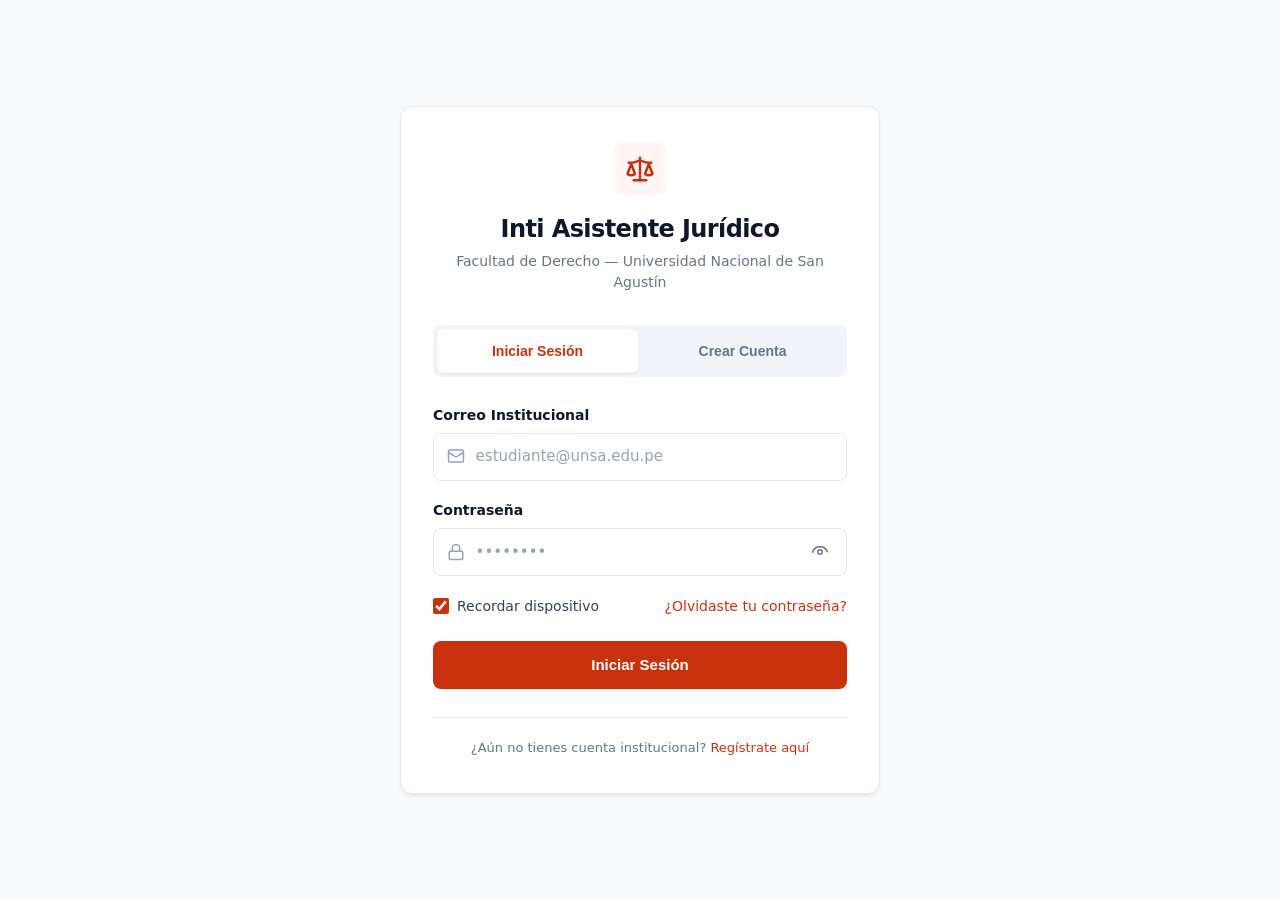
==== frontend/dashboard.html @ eb0a4ab4 "feat(frontend): connect auth client with session persistence and mock fallback (#17) - Implement Api" ====
<!DOCTYPE html>
<html lang="es">
<head>
  <meta charset="UTF-8">
  <meta name="viewport" content="width=device-width, initial-scale=1.0">
  <title>Espacio de Trabajo — Inti Asistente Jurídico (UNSA)</title>
  <meta name="description" content="Panel del Asistente Jurídico Inteligente Inti para la Facultad de Derecho de la Universidad Nacional de San Agustín.">
  
  <link rel="stylesheet" href="css/variables.css">
  <link rel="stylesheet" href="css/dashboard.css">
</head>
<body>

  <!-- Barra de Navegación Superior -->
  <header class="app-navbar" role="banner">
    <div class="navbar-container">
      
      <div class="brand-section">
        <div class="brand-logo-badge" data-icon="scale" aria-hidden="true"></div>
        <div class="brand-details">
          <span class="brand-name">Inti Asistente Jurídico</span>
          <span class="brand-affiliation">Facultad de Derecho — Universidad Nacional de San Agustín</span>
        </div>
      </div>

      <div class="user-nav-actions">
        <div class="user-identity-card" id="user-badge" title="Usuario autenticado en el dominio UNSA">
          <div class="user-avatar-circle" data-icon="user" aria-hidden="true"></div>
          <div class="user-info-text">
            <span class="user-display-name" id="user-display-name">Cargando...</span>
            <span class="user-role-badge" id="user-display-role">Estudiante</span>
          </div>
        </div>

        <button type="button" class="btn-logout" id="btn-logout" title="Cerrar sesión segura">
          <span class="ui-icon-slot" data-icon="logout" aria-hidden="true"></span>
          <span>Cerrar Sesión</span>
        </button>
      </div>

    </div>
  </header>

  <!-- Contenido Principal -->
  <main class="dashboard-main" role="main">
    
    <!-- Hero de Bienvenida y Estado de Sesión -->
    <section class="welcome-hero" aria-labelledby="welcome-heading">
      <div class="welcome-text">
        <h2 id="welcome-heading">Bienvenido(a) al Asistente Jurídico, <span id="hero-user-name">Usuario</span></h2>
        <p>Acceso autorizado al repositorio de legislación nacional, jurisprudencia y doctrina jurídica peruana.</p>
      </div>
      <div class="session-status-chip">
        <span class="ui-icon-slot" data-icon="shieldCheck" aria-hidden="true"></span>
        <span>Sesión Institucional Activa</span>
      </div>
    </section>

    <!-- Grid de Trabajo y Asistencia -->
    <div class="dashboard-grid">
      
      <!-- Card Principal: Consulta Jurídica RAG -->
      <section class="dashboard-card" aria-labelledby="query-section-heading">
        <div class="card-header">
          <h3 class="card-title" id="query-section-heading">
            <span class="ui-icon-slot" data-icon="sparkles" aria-hidden="true"></span>
            <span>Consulta Jurídica Inteligente (RAG)</span>
          </h3>
          <span class="status-indicator">
            <span class="status-dot"></span>
            <span>Modelo M1 Activo</span>
          </span>
        </div>

        <div class="query-box-container">
          <label for="legal-query-input" class="info-label">Formule una consulta jurídica o requerimiento de análisis:</label>
          <textarea 
            id="legal-query-input" 
            class="query-input" 
            placeholder="Ejemplo: ¿Cuáles son las causales de nulidad del acto jurídico previstas en el Artículo 219 del Código Civil peruano y cuál es su diferencia con la anulabilidad?"></textarea>
          
          <div class="query-actions">
            <span class="query-suggestions">Sugerencias: Código Civil, Constitución Política de 1993, Código Procesal Civil.</span>
            <button type="button" class="btn-query" id="btn-submit-query">
              <span class="ui-icon-slot" data-icon="sparkles" aria-hidden="true"></span>
              <span>Consultar Asistente</span>
            </button>
          </div>

          <div id="query-response-area" class="query-result-box" style="display: none;">
            <div class="query-result-header">
              <span class="ui-icon-slot" data-icon="fileText" aria-hidden="true"></span>
              <span>Respuesta Generada por Inti (Base Normativa UNSA):</span>
            </div>
            <div id="query-response-text"></div>
          </div>
        </div>
      </section>

      <!-- Card Lateral: Resumen de Identidad y Sesión -->
      <aside class="dashboard-card" aria-labelledby="session-section-heading">
        <div class="card-header">
          <h3 class="card-title" id="session-section-heading">
            <span class="ui-icon-slot" data-icon="user" aria-hidden="true"></span>
            <span>Credenciales Activas</span>
          </h3>
        </div>

        <div class="session-info-list">
          <div class="info-item">
            <span class="info-label">Correo Institucional</span>
            <span class="info-value" id="info-email">estudiante@unsa.edu.pe</span>
          </div>

          <div class="info-item">
            <span class="info-label">Rol Académico</span>
            <span class="info-value" id="info-role">Estudiante de Pregrado</span>
          </div>

          <div class="info-item">
            <span class="info-label">Token de Acceso (JWT)</span>
            <span class="token-preview" id="info-token">Cargando token...</span>
          </div>

          <div class="info-item">
            <span class="info-label">Módulos en el Sprint</span>
            <div style="font-size: 0.8125rem; color: var(--color-text-body); margin-top: 0.25rem;">
              <div>• <strong>HU-05 (Autenticación):</strong> Operativo</div>
              <div>• <strong>HU-01 (Ingesta Normativa):</strong> En preparación</div>
              <div>• <strong>HU-02 (Búsqueda Vectorial):</strong> En preparación</div>
            </div>
          </div>
        </div>
      </aside>

    </div>

  </main>

  <!-- Módulos de Script -->
  <script type="module">
    import { AuthSession } from './js/auth-session.js';
    import { Icons } from './js/icons.js';

    // 1. Guardia de Ruta (Route Guard): Verificar autenticación
    if (!AuthSession.isAuthenticated()) {
      window.location.replace('index.html');
    }

    // 2. Renderizar iconos SVG
    document.querySelectorAll('[data-icon]').forEach(el => {
      const iconKey = el.getAttribute('data-icon');
      if (Icons[iconKey]) {
        el.innerHTML = Icons[iconKey];
      }
    });

    // 3. Cargar datos del usuario
    const user = AuthSession.getUser();
    const token = AuthSession.getToken();

    if (user) {
      const displayName = user.full_name || user.email.split('@')[0];
      const roleText = formatRole(user.role);

      document.getElementById('user-display-name').textContent = displayName;
      document.getElementById('user-display-role').textContent = roleText;
      document.getElementById('hero-user-name').textContent = displayName;
      document.getElementById('info-email').textContent = user.email;
      document.getElementById('info-role').textContent = roleText;
      
      if (token) {
        document.getElementById('info-token').textContent = `${token.substring(0, 24)}... (Válido)`;
      }
    }

    function formatRole(role) {
      switch (role) {
        case 'student': return 'Estudiante de Pregrado (Derecho)';
        case 'docent': return 'Docente / Catedrático';
        case 'researcher': return 'Investigador / Egresado';
        default: return 'Miembro Institucional UNSA';
      }
    }

    // 4. Manejador de Cierre de Sesión (Logout)
    document.getElementById('btn-logout')?.addEventListener('click', () => {
      AuthSession.clearSession();
      window.location.replace('index.html');
    });

    // 5. Demostración interactiva de consulta jurídica
    const btnSubmitQuery = document.getElementById('btn-submit-query');
    const queryInput = document.getElementById('legal-query-input');
    const responseArea = document.getElementById('query-response-area');
    const responseText = document.getElementById('query-response-text');

    btnSubmitQuery?.addEventListener('click', () => {
      const q = queryInput.value.trim();
      if (!q) {
        queryInput.focus();
        return;
      }

      btnSubmitQuery.disabled = true;
      btnSubmitQuery.innerHTML = `${Icons.spinner} <span>Analizando corpus normativo...</span>`;

      setTimeout(() => {
        btnSubmitQuery.disabled = false;
        btnSubmitQuery.innerHTML = `<span class="ui-icon-slot">${Icons.sparkles}</span> <span>Consultar Asistente</span>`;
        
        responseArea.style.display = 'block';
        responseText.innerHTML = `
          <p><strong>Fundamento Normativo (Código Civil Peruano de 1984):</strong></p>
          <p style="margin-top: 0.5rem;">Conforme al Artículo 219 del Código Civil, el acto jurídico es nulo cuando falta la manifestación de voluntad del agente, se haya practicado por persona absolutamente incapaz, su objeto sea física o jurídicamente imposible o indeterminable, o su fin sea ilícito.</p>
          <p style="margin-top: 0.5rem; font-size: 0.8125rem; color: var(--color-text-muted);"><em>Consulta procesada con autenticación institucional de ${user?.email || 'usuario institucional'}.</em></p>
        `;
      }, 1000);
    });
  </script>
</body>
</html>
---- frontend/css/variables.css ----
:root {
  /* Paleta Institucional UNSA */
  --color-primary: #C8310E;
  --color-primary-hover: #A3260A;
  --color-primary-light: #FFF5F4;
  --color-primary-focus: rgba(200, 49, 14, 0.2);

  /* Neutros y Superficies */
  --color-bg-app: #F8FAFC;
  --color-surface-card: #FFFFFF;
  --color-text-title: #0F172A;
  --color-text-body: #334155;
  --color-text-muted: #64748B;
  --color-text-subtle: #94A3B8;
  --color-border-subtle: #E2E8F0;
  --color-border-hover: #CBD5E1;

  /* Estados Funcionales */
  --color-success: #059669;
  --color-success-bg: #ECFDF5;
  --color-success-border: #A7F3D0;
  
  --color-error: #DC2626;
  --color-error-bg: #FEF2F2;
  --color-error-border: #FECACA;

  /* Tipografía */
  --font-sans: system-ui, -apple-system, BlinkMacSystemFont, "Segoe UI", Roboto, "Helvetica Neue", Arial, sans-serif;
  --font-mono: ui-monospace, SFMono-Regular, Menlo, Monaco, Consolas, monospace;

  /* Espaciados */
  --radius-sm: 6px;
  --radius-md: 8px;
  --radius-lg: 12px;
  --radius-pill: 9999px;

  /* Sombras Suaves (Sin bordes duros) */
  --shadow-card: 0 4px 6px -1px rgba(15, 23, 42, 0.05), 0 2px 4px -2px rgba(15, 23, 42, 0.05);
  --shadow-button: 0 1px 2px 0 rgba(0, 0, 0, 0.05);
  --shadow-dropdown: 0 10px 15px -3px rgba(15, 23, 42, 0.08), 0 4px 6px -4px rgba(15, 23, 42, 0.03);

  /* Transiciones */
  --transition-fast: 150ms cubic-bezier(0.4, 0, 0.2, 1);
  --transition-normal: 200ms cubic-bezier(0.4, 0, 0.2, 1);
}
---- frontend/css/dashboard.css ----
@import url('./variables.css');

/* Reseteo y Base */
*, *::before, *::after {
  box-sizing: border-box;
  margin: 0;
  padding: 0;
}

body {
  font-family: var(--font-sans);
  background-color: var(--color-bg-app);
  color: var(--color-text-body);
  line-height: 1.5;
  min-height: 100vh;
  display: flex;
  flex-direction: column;
  -webkit-font-smoothing: antialiased;
}

/* Barra Superior de Navegación */
.app-navbar {
  background-color: var(--color-surface-card);
  border-bottom: 1px solid var(--color-border-subtle);
  padding: 0.875rem 1.5rem;
  box-shadow: 0 1px 3px rgba(15, 23, 42, 0.04);
  position: sticky;
  top: 0;
  z-index: 50;
}

.navbar-container {
  max-width: 1200px;
  margin: 0 auto;
  display: flex;
  align-items: center;
  justify-content: space-between;
  gap: 1rem;
}

.brand-section {
  display: flex;
  align-items: center;
  gap: 0.875rem;
}

.brand-logo-badge {
  display: inline-flex;
  align-items: center;
  justify-content: center;
  width: 42px;
  height: 42px;
  background-color: var(--color-primary-light);
  color: var(--color-primary);
  border-radius: var(--radius-md);
  flex-shrink: 0;
}

.brand-logo-badge .ui-icon {
  width: 24px;
  height: 24px;
}

.brand-details {
  display: flex;
  flex-direction: column;
}

.brand-name {
  font-size: 1.125rem;
  font-weight: 700;
  color: var(--color-text-title);
  letter-spacing: -0.015em;
  display: flex;
  align-items: center;
  gap: 0.5rem;
}

.brand-affiliation {
  font-size: 0.75rem;
  color: var(--color-text-muted);
}

.user-nav-actions {
  display: flex;
  align-items: center;
  gap: 1.25rem;
}

.user-identity-card {
  display: flex;
  align-items: center;
  gap: 0.75rem;
  padding: 0.375rem 0.75rem;
  background-color: #F8FAFC;
  border: 1px solid var(--color-border-subtle);
  border-radius: var(--radius-pill);
}

.user-avatar-circle {
  width: 32px;
  height: 32px;
  border-radius: 50%;
  background-color: #E2E8F0;
  color: var(--color-text-title);
  display: flex;
  align-items: center;
  justify-content: center;
}

.user-avatar-circle .ui-icon {
  width: 18px;
  height: 18px;
}

.user-info-text {
  display: flex;
  flex-direction: column;
  line-height: 1.2;
}

.user-display-name {
  font-size: 0.8125rem;
  font-weight: 600;
  color: var(--color-text-title);
}

.user-role-badge {
  font-size: 0.6875rem;
  color: var(--color-primary);
  font-weight: 500;
}

.btn-logout {
  display: inline-flex;
  align-items: center;
  gap: 0.5rem;
  padding: 0.5rem 0.875rem;
  background-color: transparent;
  border: 1px solid var(--color-border-subtle);
  border-radius: var(--radius-md);
  color: var(--color-text-muted);
  font-size: 0.8125rem;
  font-weight: 600;
  cursor: pointer;
  transition: all var(--transition-fast);
}

.btn-logout:hover {
  background-color: var(--color-error-bg);
  border-color: var(--color-error-border);
  color: var(--color-error);
}

.btn-logout .ui-icon {
  width: 16px;
  height: 16px;
}

/* Área de Contenido Principal */
.dashboard-main {
  flex: 1;
  max-width: 1200px;
  width: 100%;
  margin: 0 auto;
  padding: 2rem 1.5rem;
  display: flex;
  flex-direction: column;
  gap: 1.75rem;
}

/* Bienvenida */
.welcome-hero {
  background-color: var(--color-surface-card);
  border: 1px solid var(--color-border-subtle);
  border-radius: var(--radius-lg);
  box-shadow: var(--shadow-card);
  padding: 1.75rem 2rem;
  display: flex;
  justify-content: space-between;
  align-items: center;
  flex-wrap: wrap;
  gap: 1.25rem;
}

.welcome-text h2 {
  font-size: 1.5rem;
  font-weight: 700;
  color: var(--color-text-title);
  letter-spacing: -0.02em;
  margin-bottom: 0.35rem;
}

.welcome-text p {
  color: var(--color-text-muted);
  font-size: 0.9375rem;
}

.session-status-chip {
  display: inline-flex;
  align-items: center;
  gap: 0.5rem;
  padding: 0.4rem 0.875rem;
  background-color: var(--color-success-bg);
  border: 1px solid var(--color-success-border);
  border-radius: var(--radius-pill);
  font-size: 0.8125rem;
  font-weight: 600;
  color: var(--color-success);
}

.session-status-chip .ui-icon {
  width: 16px;
  height: 16px;
}

/* Grid de Tarjetas Informativas */
.dashboard-grid {
  display: grid;
  grid-template-columns: 2fr 1fr;
  gap: 1.5rem;
}

@media (max-width: 900px) {
  .dashboard-grid {
    grid-template-columns: 1fr;
  }
}

.dashboard-card {
  background-color: var(--color-surface-card);
  border: 1px solid var(--color-border-subtle);
  border-radius: var(--radius-lg);
  box-shadow: var(--shadow-card);
  padding: 1.75rem;
  display: flex;
  flex-direction: column;
}

.card-header {
  display: flex;
  align-items: center;
  justify-content: space-between;
  margin-bottom: 1.25rem;
  padding-bottom: 0.875rem;
  border-bottom: 1px solid var(--color-border-subtle);
}

.card-title {
  font-size: 1.125rem;
  font-weight: 600;
  color: var(--color-text-title);
  display: flex;
  align-items: center;
  gap: 0.5rem;
}

.card-title .ui-icon {
  width: 20px;
  height: 20px;
  color: var(--color-primary);
}

/* Interfaz de Consulta Jurídica RAG */
.query-box-container {
  display: flex;
  flex-direction: column;
  gap: 1rem;
}

.query-input {
  width: 100%;
  min-height: 110px;
  padding: 0.875rem 1rem;
  font-family: inherit;
  font-size: 0.9375rem;
  color: var(--color-text-title);
  background-color: #F8FAFC;
  border: 1px solid var(--color-border-subtle);
  border-radius: var(--radius-md);
  resize: vertical;
  outline: none;
  transition: border-color var(--transition-fast), box-shadow var(--transition-fast);
}

.query-input:focus {
  border-color: var(--color-primary);
  background-color: #FFFFFF;
  box-shadow: 0 0 0 3px var(--color-primary-focus);
}

.query-input::placeholder {
  color: var(--color-text-subtle);
}

.query-actions {
  display: flex;
  justify-content: space-between;
  align-items: center;
  flex-wrap: wrap;
  gap: 0.75rem;
}

.query-suggestions {
  font-size: 0.75rem;
  color: var(--color-text-muted);
}

.btn-query {
  display: inline-flex;
  align-items: center;
  gap: 0.5rem;
  background-color: var(--color-primary);
  color: #FFFFFF;
  border: none;
  border-radius: var(--radius-md);
  padding: 0.65rem 1.25rem;
  font-size: 0.875rem;
  font-weight: 600;
  cursor: pointer;
  box-shadow: var(--shadow-button);
  transition: background-color var(--transition-fast);
}

.btn-query:hover {
  background-color: var(--color-primary-hover);
}

.btn-query .ui-icon {
  width: 18px;
  height: 18px;
}

.query-result-box {
  margin-top: 1.25rem;
  padding: 1rem 1.25rem;
  background-color: #F8FAFC;
  border: 1px solid var(--color-border-subtle);
  border-radius: var(--radius-md);
  font-size: 0.875rem;
  line-height: 1.6;
  color: var(--color-text-body);
}

.query-result-header {
  font-weight: 600;
  color: var(--color-text-title);
  margin-bottom: 0.5rem;
  display: flex;
  align-items: center;
  gap: 0.5rem;
}

/* Panel Lateral de Sesión y Módulos */
.session-info-list {
  display: flex;
  flex-direction: column;
  gap: 1rem;
}

.info-item {
  display: flex;
  flex-direction: column;
  gap: 0.2rem;
}

.info-label {
  font-size: 0.75rem;
  font-weight: 600;
  text-transform: uppercase;
  letter-spacing: 0.05em;
  color: var(--color-text-muted);
}

.info-value {
  font-size: 0.875rem;
  font-weight: 500;
  color: var(--color-text-title);
  word-break: break-all;
}

.token-preview {
  font-family: var(--font-mono);
  font-size: 0.75rem;
  background-color: #F1F5F9;
  padding: 0.4rem 0.6rem;
  border-radius: var(--radius-sm);
  color: #475569;
  overflow: hidden;
  text-overflow: ellipsis;
  white-space: nowrap;
}

.status-indicator {
  display: inline-flex;
  align-items: center;
  gap: 0.4rem;
  font-size: 0.8125rem;
  color: var(--color-text-muted);
}

.status-dot {
  width: 8px;
  height: 8px;
  border-radius: 50%;
  background-color: var(--color-success);
}

@media (max-width: 767px) {
  .navbar-container {
    flex-direction: column;
    align-items: flex-start;
  }

  .user-nav-actions {
    width: 100%;
    justify-content: space-between;
  }

  .dashboard-main {
    padding: 1rem;
  }
}
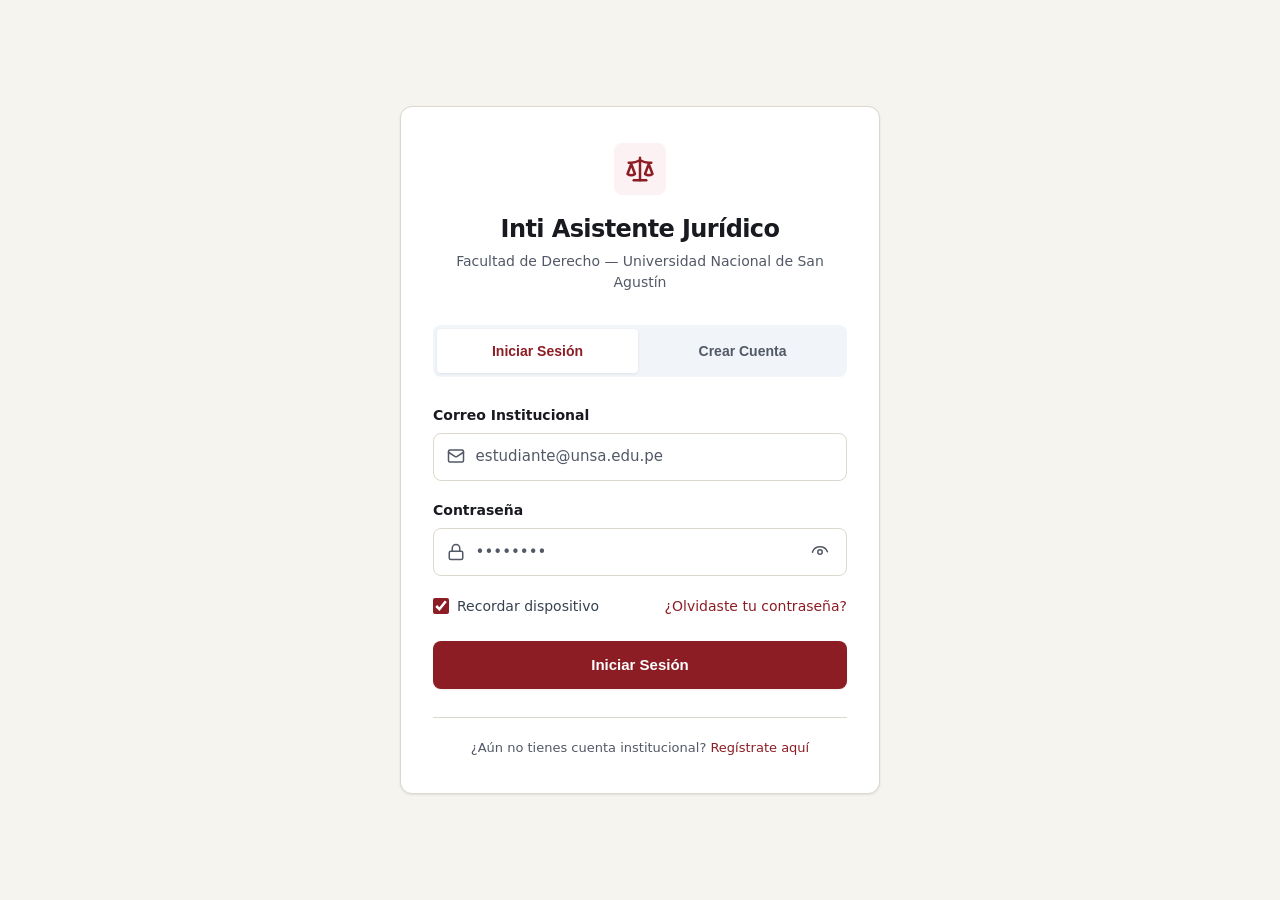
==== commit 2a965f9e: "feat(frontend): build decoupled legal workspace with Markdown rendering and mobile inspector (#8)" ====
--- a/frontend/dashboard.html
+++ b/frontend/dashboard.html
@@ -3,220 +3,117 @@
 <head>
   <meta charset="UTF-8">
   <meta name="viewport" content="width=device-width, initial-scale=1.0">
-  <title>Espacio de Trabajo — Inti Asistente Jurídico (UNSA)</title>
-  <meta name="description" content="Panel del Asistente Jurídico Inteligente Inti para la Facultad de Derecho de la Universidad Nacional de San Agustín.">
-  
-  <link rel="stylesheet" href="css/variables.css">
+  <title>Escritorio Jurídico — Inti Asistente Jurídico (UNSA)</title>
+  <meta name="description" content="Escritorio de investigación jurídica del asistente Inti para la Facultad de Derecho de la Universidad Nacional de San Agustín.">
   <link rel="stylesheet" href="css/dashboard.css">
 </head>
 <body>
 
-  <!-- Barra de Navegación Superior -->
   <header class="app-navbar" role="banner">
     <div class="navbar-container">
-      
-      <div class="brand-section">
+      <div class="brand-group">
+        <button
+          type="button"
+          id="btn-open-drawer"
+          class="btn-mobile-drawer"
+          aria-label="Abrir historial de sesiones"
+          aria-controls="sessions-sidebar"
+          aria-expanded="false">
+          Historial
+        </button>
         <div class="brand-logo-badge" data-icon="scale" aria-hidden="true"></div>
         <div class="brand-details">
           <span class="brand-name">Inti Asistente Jurídico</span>
-          <span class="brand-affiliation">Facultad de Derecho — Universidad Nacional de San Agustín</span>
+          <span class="brand-affiliation">Facultad de Derecho — UNSA</span>
         </div>
       </div>
 
       <div class="user-nav-actions">
-        <div class="user-identity-card" id="user-badge" title="Usuario autenticado en el dominio UNSA">
+        <div class="user-identity-card" id="user-badge">
           <div class="user-avatar-circle" data-icon="user" aria-hidden="true"></div>
           <div class="user-info-text">
-            <span class="user-display-name" id="user-display-name">Cargando...</span>
+            <span class="user-display-name" id="user-display-name">Usuario UNSA</span>
             <span class="user-role-badge" id="user-display-role">Estudiante</span>
           </div>
         </div>
 
-        <button type="button" class="btn-logout" id="btn-logout" title="Cerrar sesión segura">
+        <button type="button" class="btn-logout" id="btn-logout">
           <span class="ui-icon-slot" data-icon="logout" aria-hidden="true"></span>
-          <span>Cerrar Sesión</span>
+          <span>Salir</span>
         </button>
       </div>
-
     </div>
   </header>
 
-  <!-- Contenido Principal -->
-  <main class="dashboard-main" role="main">
-    
-    <!-- Hero de Bienvenida y Estado de Sesión -->
-    <section class="welcome-hero" aria-labelledby="welcome-heading">
-      <div class="welcome-text">
-        <h2 id="welcome-heading">Bienvenido(a) al Asistente Jurídico, <span id="hero-user-name">Usuario</span></h2>
-        <p>Acceso autorizado al repositorio de legislación nacional, jurisprudencia y doctrina jurídica peruana.</p>
+  <div id="overlay-backdrop" class="overlay-backdrop" aria-hidden="true"></div>
+
+  <div class="workspace-shell">
+    <!-- Columna 1: Historial de Sesiones (Drawer en movil) -->
+    <aside id="sessions-sidebar" class="sessions-sidebar" aria-label="Historial de consultas">
+      <div class="sidebar-header">
+        <h2 class="sidebar-title">Expedientes y Sesiones</h2>
+        <button type="button" id="btn-close-drawer" class="btn-close-panel" aria-label="Cerrar historial">
+          Cerrar
+        </button>
       </div>
-      <div class="session-status-chip">
-        <span class="ui-icon-slot" data-icon="shieldCheck" aria-hidden="true"></span>
-        <span>Sesión Institucional Activa</span>
+      <div class="sidebar-actions">
+        <button type="button" id="btn-new-session" class="btn-new-session">
+          Nueva consulta jurídica
+        </button>
       </div>
-    </section>
+      <nav id="sessions-list" class="sessions-list-container" aria-label="Lista de sesiones guardadas"></nav>
+      <div class="sidebar-footer">
+        <span id="sidebar-user-email">cuenta@unsa.edu.pe</span>
+      </div>
+    </aside>
 
-    <!-- Grid de Trabajo y Asistencia -->
-    <div class="dashboard-grid">
-      
-      <!-- Card Principal: Consulta Jurídica RAG -->
-      <section class="dashboard-card" aria-labelledby="query-section-heading">
-        <div class="card-header">
-          <h3 class="card-title" id="query-section-heading">
-            <span class="ui-icon-slot" data-icon="sparkles" aria-hidden="true"></span>
-            <span>Consulta Jurídica Inteligente (RAG)</span>
-          </h3>
-          <span class="status-indicator">
-            <span class="status-dot"></span>
-            <span>Modelo M1 Activo</span>
-          </span>
+    <!-- Columna 2: Hoja Central de Analisis -->
+    <main class="research-pane" role="main">
+      <div class="research-header">
+        <h1 id="research-title" class="research-title">Nueva consulta jurídica</h1>
+        <span class="corpus-badge">Código Civil 1984 · SPIJ</span>
+      </div>
+
+      <div id="status-banner" class="status-banner" role="alert" aria-live="polite"></div>
+
+      <section id="conversation-thread" class="conversation-thread" aria-label="Hilo de consultas y respuestas"></section>
+
+      <form id="query-form" class="query-composer" novalidate>
+        <label for="legal-query-input" class="composer-label">
+          Consulta jurídica sobre el Código Civil peruano
+        </label>
+        <textarea
+          id="legal-query-input"
+          name="query"
+          class="query-input"
+          required
+          minlength="3"
+          maxlength="2000"
+          placeholder="Describa el caso o artículo a consultar (ej. responsabilidad extracontractual, nulidad del acto jurídico, compraventa)..."></textarea>
+        <div class="composer-footer">
+          <span class="composer-hint">Cada respuesta cita únicamente artículos verificados en el corpus indexado.</span>
+          <button type="submit" id="btn-submit-query" class="btn-query">
+            Consultar Asistente
+          </button>
         </div>
+      </form>
+    </main>
 
-        <div class="query-box-container">
-          <label for="legal-query-input" class="info-label">Formule una consulta jurídica o requerimiento de análisis:</label>
-          <textarea 
-            id="legal-query-input" 
-            class="query-input" 
-            placeholder="Ejemplo: ¿Cuáles son las causales de nulidad del acto jurídico previstas en el Artículo 219 del Código Civil peruano y cuál es su diferencia con la anulabilidad?"></textarea>
-          
-          <div class="query-actions">
-            <span class="query-suggestions">Sugerencias: Código Civil, Constitución Política de 1993, Código Procesal Civil.</span>
-            <button type="button" class="btn-query" id="btn-submit-query">
-              <span class="ui-icon-slot" data-icon="sparkles" aria-hidden="true"></span>
-              <span>Consultar Asistente</span>
-            </button>
-          </div>
+    <!-- Columna 3: Inspector Normativo (Panel inferior en movil) -->
+    <aside
+      id="citation-inspector"
+      class="citation-inspector"
+      aria-label="Inspector normativo de citas">
+      <div class="inspector-header">
+        <h2 class="inspector-title">Inspector Normativo</h2>
+        <button type="button" id="btn-close-inspector" class="btn-close-panel" aria-label="Cerrar inspector normativo">
+          Cerrar
+        </button>
+      </div>
+      <div id="inspector-body" class="inspector-body"></div>
+    </aside>
+  </div>
 
-          <div id="query-response-area" class="query-result-box" style="display: none;">
-            <div class="query-result-header">
-              <span class="ui-icon-slot" data-icon="fileText" aria-hidden="true"></span>
-              <span>Respuesta Generada por Inti (Base Normativa UNSA):</span>
-            </div>
-            <div id="query-response-text"></div>
-          </div>
-        </div>
-      </section>
-
-      <!-- Card Lateral: Resumen de Identidad y Sesión -->
-      <aside class="dashboard-card" aria-labelledby="session-section-heading">
-        <div class="card-header">
-          <h3 class="card-title" id="session-section-heading">
-            <span class="ui-icon-slot" data-icon="user" aria-hidden="true"></span>
-            <span>Credenciales Activas</span>
-          </h3>
-        </div>
-
-        <div class="session-info-list">
-          <div class="info-item">
-            <span class="info-label">Correo Institucional</span>
-            <span class="info-value" id="info-email">estudiante@unsa.edu.pe</span>
-          </div>
-
-          <div class="info-item">
-            <span class="info-label">Rol Académico</span>
-            <span class="info-value" id="info-role">Estudiante de Pregrado</span>
-          </div>
-
-          <div class="info-item">
-            <span class="info-label">Token de Acceso (JWT)</span>
-            <span class="token-preview" id="info-token">Cargando token...</span>
-          </div>
-
-          <div class="info-item">
-            <span class="info-label">Módulos en el Sprint</span>
-            <div style="font-size: 0.8125rem; color: var(--color-text-body); margin-top: 0.25rem;">
-              <div>• <strong>HU-05 (Autenticación):</strong> Operativo</div>
-              <div>• <strong>HU-01 (Ingesta Normativa):</strong> En preparación</div>
-              <div>• <strong>HU-02 (Búsqueda Vectorial):</strong> En preparación</div>
-            </div>
-          </div>
-        </div>
-      </aside>
-
-    </div>
-
-  </main>
-
-  <!-- Módulos de Script -->
-  <script type="module">
-    import { AuthSession } from './js/auth-session.js';
-    import { Icons } from './js/icons.js';
-
-    // 1. Guardia de Ruta (Route Guard): Verificar autenticación
-    if (!AuthSession.isAuthenticated()) {
-      window.location.replace('index.html');
-    }
-
-    // 2. Renderizar iconos SVG
-    document.querySelectorAll('[data-icon]').forEach(el => {
-      const iconKey = el.getAttribute('data-icon');
-      if (Icons[iconKey]) {
-        el.innerHTML = Icons[iconKey];
-      }
-    });
-
-    // 3. Cargar datos del usuario
-    const user = AuthSession.getUser();
-    const token = AuthSession.getToken();
-
-    if (user) {
-      const displayName = user.full_name || user.email.split('@')[0];
-      const roleText = formatRole(user.role);
-
-      document.getElementById('user-display-name').textContent = displayName;
-      document.getElementById('user-display-role').textContent = roleText;
-      document.getElementById('hero-user-name').textContent = displayName;
-      document.getElementById('info-email').textContent = user.email;
-      document.getElementById('info-role').textContent = roleText;
-      
-      if (token) {
-        document.getElementById('info-token').textContent = `${token.substring(0, 24)}... (Válido)`;
-      }
-    }
-
-    function formatRole(role) {
-      switch (role) {
-        case 'student': return 'Estudiante de Pregrado (Derecho)';
-        case 'docent': return 'Docente / Catedrático';
-        case 'researcher': return 'Investigador / Egresado';
-        default: return 'Miembro Institucional UNSA';
-      }
-    }
-
-    // 4. Manejador de Cierre de Sesión (Logout)
-    document.getElementById('btn-logout')?.addEventListener('click', () => {
-      AuthSession.clearSession();
-      window.location.replace('index.html');
-    });
-
-    // 5. Demostración interactiva de consulta jurídica
-    const btnSubmitQuery = document.getElementById('btn-submit-query');
-    const queryInput = document.getElementById('legal-query-input');
-    const responseArea = document.getElementById('query-response-area');
-    const responseText = document.getElementById('query-response-text');
-
-    btnSubmitQuery?.addEventListener('click', () => {
-      const q = queryInput.value.trim();
-      if (!q) {
-        queryInput.focus();
-        return;
-      }
-
-      btnSubmitQuery.disabled = true;
-      btnSubmitQuery.innerHTML = `${Icons.spinner} <span>Analizando corpus normativo...</span>`;
-
-      setTimeout(() => {
-        btnSubmitQuery.disabled = false;
-        btnSubmitQuery.innerHTML = `<span class="ui-icon-slot">${Icons.sparkles}</span> <span>Consultar Asistente</span>`;
-        
-        responseArea.style.display = 'block';
-        responseText.innerHTML = `
-          <p><strong>Fundamento Normativo (Código Civil Peruano de 1984):</strong></p>
-          <p style="margin-top: 0.5rem;">Conforme al Artículo 219 del Código Civil, el acto jurídico es nulo cuando falta la manifestación de voluntad del agente, se haya practicado por persona absolutamente incapaz, su objeto sea física o jurídicamente imposible o indeterminable, o su fin sea ilícito.</p>
-          <p style="margin-top: 0.5rem; font-size: 0.8125rem; color: var(--color-text-muted);"><em>Consulta procesada con autenticación institucional de ${user?.email || 'usuario institucional'}.</em></p>
-        `;
-      }, 1000);
-    });
-  </script>
+  <script type="module" src="js/dashboard.js"></script>
 </body>
 </html>
--- a/frontend/css/dashboard.css
+++ b/frontend/css/dashboard.css
@@ -1,6 +1,5 @@
 @import url('./variables.css');
 
-/* Reseteo y Base */
 *, *::before, *::after {
   box-sizing: border-box;
   margin: 0;
@@ -11,413 +10,886 @@
   font-family: var(--font-sans);
   background-color: var(--color-bg-app);
   color: var(--color-text-body);
-  line-height: 1.5;
+  line-height: 1.55;
   min-height: 100vh;
   display: flex;
   flex-direction: column;
+  overflow-x: hidden;
   -webkit-font-smoothing: antialiased;
 }
 
-/* Barra Superior de Navegación */
+.sr-only {
+  position: absolute;
+  width: 1px;
+  height: 1px;
+  padding: 0;
+  margin: -1px;
+  overflow: hidden;
+  clip: rect(0, 0, 0, 0);
+  white-space: nowrap;
+  border: 0;
+}
+
+/* Barra Superior */
 .app-navbar {
   background-color: var(--color-surface-card);
   border-bottom: 1px solid var(--color-border-subtle);
-  padding: 0.875rem 1.5rem;
-  box-shadow: 0 1px 3px rgba(15, 23, 42, 0.04);
+  padding: 0.75rem 1.25rem;
   position: sticky;
   top: 0;
-  z-index: 50;
+  z-index: 40;
 }
 
 .navbar-container {
-  max-width: 1200px;
+  max-width: 1520px;
   margin: 0 auto;
   display: flex;
   align-items: center;
   justify-content: space-between;
-  gap: 1rem;
-}
-
-.brand-section {
-  display: flex;
-  align-items: center;
-  gap: 0.875rem;
+  gap: 0.75rem;
+}
+
+.brand-group {
+  display: flex;
+  align-items: center;
+  gap: 0.75rem;
+  min-width: 0;
+}
+
+.btn-mobile-drawer {
+  display: inline-flex;
+  align-items: center;
+  justify-content: center;
+  min-width: 44px;
+  min-height: 44px;
+  background-color: var(--color-surface-subtle);
+  color: var(--color-text-title);
+  border: 1px solid var(--color-border-subtle);
+  border-radius: var(--radius-md);
+  cursor: pointer;
+  font-size: 0.875rem;
+  font-weight: 600;
+  padding: 0 0.65rem;
+}
+
+.btn-mobile-drawer:hover,
+.btn-mobile-drawer:focus-visible {
+  border-color: var(--color-primary);
+  color: var(--color-primary);
+  outline: 2px solid var(--color-primary-focus);
+  outline-offset: 1px;
 }
 
 .brand-logo-badge {
   display: inline-flex;
   align-items: center;
   justify-content: center;
-  width: 42px;
-  height: 42px;
+  width: 38px;
+  height: 38px;
   background-color: var(--color-primary-light);
   color: var(--color-primary);
+  border: 1px solid var(--color-border-subtle);
   border-radius: var(--radius-md);
   flex-shrink: 0;
 }
 
 .brand-logo-badge .ui-icon {
-  width: 24px;
-  height: 24px;
+  width: 22px;
+  height: 22px;
 }
 
 .brand-details {
   display: flex;
   flex-direction: column;
+  min-width: 0;
 }
 
 .brand-name {
-  font-size: 1.125rem;
+  font-family: var(--font-serif);
+  font-size: 1.0625rem;
   font-weight: 700;
   color: var(--color-text-title);
-  letter-spacing: -0.015em;
-  display: flex;
-  align-items: center;
-  gap: 0.5rem;
+  letter-spacing: -0.01em;
+  white-space: nowrap;
+  overflow: hidden;
+  text-overflow: ellipsis;
 }
 
 .brand-affiliation {
   font-size: 0.75rem;
   color: var(--color-text-muted);
+  white-space: nowrap;
+  overflow: hidden;
+  text-overflow: ellipsis;
 }
 
 .user-nav-actions {
   display: flex;
   align-items: center;
-  gap: 1.25rem;
+  gap: 0.75rem;
+  flex-shrink: 0;
 }
 
 .user-identity-card {
-  display: flex;
-  align-items: center;
-  gap: 0.75rem;
-  padding: 0.375rem 0.75rem;
-  background-color: #F8FAFC;
-  border: 1px solid var(--color-border-subtle);
+  display: none;
+  align-items: center;
+  gap: 0.625rem;
+  padding: 0.35rem 0.75rem;
+  background-color: var(--color-surface-subtle);
+  border: 1px solid var(--color-border-subtle);
+  border-radius: var(--radius-md);
+}
+
+.user-avatar-circle {
+  width: 30px;
+  height: 30px;
   border-radius: var(--radius-pill);
-}
-
-.user-avatar-circle {
-  width: 32px;
-  height: 32px;
-  border-radius: 50%;
-  background-color: #E2E8F0;
-  color: var(--color-text-title);
-  display: flex;
+  background-color: var(--color-primary);
+  color: #FFFFFF;
+  display: inline-flex;
   align-items: center;
   justify-content: center;
+  flex-shrink: 0;
 }
 
 .user-avatar-circle .ui-icon {
-  width: 18px;
-  height: 18px;
+  width: 16px;
+  height: 16px;
 }
 
 .user-info-text {
   display: flex;
   flex-direction: column;
-  line-height: 1.2;
 }
 
 .user-display-name {
   font-size: 0.8125rem;
   font-weight: 600;
   color: var(--color-text-title);
+  line-height: 1.2;
 }
 
 .user-role-badge {
-  font-size: 0.6875rem;
-  color: var(--color-primary);
-  font-weight: 500;
+  font-size: 0.75rem;
+  color: var(--color-text-muted);
 }
 
 .btn-logout {
   display: inline-flex;
   align-items: center;
-  gap: 0.5rem;
-  padding: 0.5rem 0.875rem;
-  background-color: transparent;
-  border: 1px solid var(--color-border-subtle);
-  border-radius: var(--radius-md);
-  color: var(--color-text-muted);
+  gap: 0.4rem;
+  min-height: 40px;
+  padding: 0.45rem 0.85rem;
+  background-color: var(--color-surface-card);
+  color: var(--color-text-title);
+  border: 1px solid var(--color-border-subtle);
+  border-radius: var(--radius-md);
   font-size: 0.8125rem;
   font-weight: 600;
   cursor: pointer;
-  transition: all var(--transition-fast);
-}
-
-.btn-logout:hover {
-  background-color: var(--color-error-bg);
-  border-color: var(--color-error-border);
-  color: var(--color-error);
-}
-
-.btn-logout .ui-icon {
+  transition: border-color var(--transition-fast), color var(--transition-fast);
+}
+
+.btn-logout:hover,
+.btn-logout:focus-visible {
+  border-color: var(--color-primary);
+  color: var(--color-primary);
+  outline: 2px solid var(--color-primary-focus);
+  outline-offset: 1px;
+}
+
+.ui-icon-slot {
+  display: inline-flex;
+  align-items: center;
+  justify-content: center;
+}
+
+.ui-icon-slot .ui-icon {
   width: 16px;
   height: 16px;
 }
 
-/* Área de Contenido Principal */
-.dashboard-main {
+/* Escritorio de Investigacion Juridica (Mobile-first) */
+.workspace-shell {
   flex: 1;
-  max-width: 1200px;
   width: 100%;
+  max-width: 1520px;
   margin: 0 auto;
-  padding: 2rem 1.5rem;
-  display: flex;
-  flex-direction: column;
-  gap: 1.75rem;
-}
-
-/* Bienvenida */
-.welcome-hero {
+  display: grid;
+  grid-template-columns: 1fr;
+  min-height: calc(100vh - 64px);
+}
+
+/* Backdrop para drawer e inspector inferior en movil */
+.overlay-backdrop {
+  display: none;
+  position: fixed;
+  inset: 0;
+  background-color: rgba(24, 26, 31, 0.45);
+  z-index: 45;
+}
+
+.overlay-backdrop.is-visible {
+  display: block;
+}
+
+/* Columna 1: Historial de Expedientes / Sesiones (Drawer en movil) */
+.sessions-sidebar {
+  position: fixed;
+  top: 0;
+  left: 0;
+  bottom: 0;
+  width: min(86vw, 310px);
   background-color: var(--color-surface-card);
-  border: 1px solid var(--color-border-subtle);
-  border-radius: var(--radius-lg);
-  box-shadow: var(--shadow-card);
-  padding: 1.75rem 2rem;
-  display: flex;
+  border-right: 1px solid var(--color-border-subtle);
+  display: flex;
+  flex-direction: column;
+  z-index: 50;
+  transform: translateX(-100%);
+  transition: transform var(--transition-normal);
+}
+
+.sessions-sidebar.is-open {
+  transform: translateX(0);
+}
+
+.sidebar-header {
+  padding: 1rem;
+  border-bottom: 1px solid var(--color-border-subtle);
+  display: flex;
+  align-items: center;
   justify-content: space-between;
-  align-items: center;
-  flex-wrap: wrap;
-  gap: 1.25rem;
-}
-
-.welcome-text h2 {
-  font-size: 1.5rem;
+  gap: 0.5rem;
+}
+
+.sidebar-title {
+  font-family: var(--font-serif);
+  font-size: 0.9375rem;
   font-weight: 700;
   color: var(--color-text-title);
-  letter-spacing: -0.02em;
-  margin-bottom: 0.35rem;
-}
-
-.welcome-text p {
-  color: var(--color-text-muted);
-  font-size: 0.9375rem;
-}
-
-.session-status-chip {
+}
+
+.btn-close-panel {
   display: inline-flex;
   align-items: center;
-  gap: 0.5rem;
-  padding: 0.4rem 0.875rem;
-  background-color: var(--color-success-bg);
-  border: 1px solid var(--color-success-border);
-  border-radius: var(--radius-pill);
-  font-size: 0.8125rem;
-  font-weight: 600;
-  color: var(--color-success);
-}
-
-.session-status-chip .ui-icon {
-  width: 16px;
-  height: 16px;
-}
-
-/* Grid de Tarjetas Informativas */
-.dashboard-grid {
-  display: grid;
-  grid-template-columns: 2fr 1fr;
-  gap: 1.5rem;
-}
-
-@media (max-width: 900px) {
-  .dashboard-grid {
-    grid-template-columns: 1fr;
-  }
-}
-
-.dashboard-card {
-  background-color: var(--color-surface-card);
-  border: 1px solid var(--color-border-subtle);
-  border-radius: var(--radius-lg);
-  box-shadow: var(--shadow-card);
-  padding: 1.75rem;
-  display: flex;
-  flex-direction: column;
-}
-
-.card-header {
-  display: flex;
-  align-items: center;
-  justify-content: space-between;
-  margin-bottom: 1.25rem;
-  padding-bottom: 0.875rem;
+  justify-content: center;
+  min-width: 36px;
+  min-height: 36px;
+  background: transparent;
+  border: 1px solid var(--color-border-subtle);
+  border-radius: var(--radius-sm);
+  color: var(--color-text-title);
+  font-size: 0.875rem;
+  font-weight: 600;
+  cursor: pointer;
+}
+
+.btn-close-panel:hover,
+.btn-close-panel:focus-visible {
+  border-color: var(--color-primary);
+  color: var(--color-primary);
+  outline: 2px solid var(--color-primary-focus);
+}
+
+.sidebar-actions {
+  padding: 0.875rem 1rem;
   border-bottom: 1px solid var(--color-border-subtle);
 }
 
-.card-title {
-  font-size: 1.125rem;
-  font-weight: 600;
-  color: var(--color-text-title);
-  display: flex;
-  align-items: center;
-  gap: 0.5rem;
-}
-
-.card-title .ui-icon {
-  width: 20px;
-  height: 20px;
-  color: var(--color-primary);
-}
-
-/* Interfaz de Consulta Jurídica RAG */
-.query-box-container {
-  display: flex;
-  flex-direction: column;
-  gap: 1rem;
-}
-
-.query-input {
+.btn-new-session {
   width: 100%;
-  min-height: 110px;
-  padding: 0.875rem 1rem;
-  font-family: inherit;
-  font-size: 0.9375rem;
-  color: var(--color-text-title);
-  background-color: #F8FAFC;
-  border: 1px solid var(--color-border-subtle);
-  border-radius: var(--radius-md);
-  resize: vertical;
-  outline: none;
-  transition: border-color var(--transition-fast), box-shadow var(--transition-fast);
-}
-
-.query-input:focus {
-  border-color: var(--color-primary);
-  background-color: #FFFFFF;
-  box-shadow: 0 0 0 3px var(--color-primary-focus);
-}
-
-.query-input::placeholder {
-  color: var(--color-text-subtle);
-}
-
-.query-actions {
-  display: flex;
-  justify-content: space-between;
-  align-items: center;
-  flex-wrap: wrap;
-  gap: 0.75rem;
-}
-
-.query-suggestions {
-  font-size: 0.75rem;
-  color: var(--color-text-muted);
-}
-
-.btn-query {
-  display: inline-flex;
-  align-items: center;
-  gap: 0.5rem;
+  min-height: 44px;
+  padding: 0.625rem 0.875rem;
   background-color: var(--color-primary);
   color: #FFFFFF;
   border: none;
   border-radius: var(--radius-md);
-  padding: 0.65rem 1.25rem;
+  font-size: 0.875rem;
+  font-weight: 600;
+  cursor: pointer;
+  transition: background-color var(--transition-fast);
+}
+
+.btn-new-session:hover,
+.btn-new-session:focus-visible {
+  background-color: var(--color-primary-hover);
+  outline: 2px solid var(--color-primary-focus);
+  outline-offset: 2px;
+}
+
+.sessions-list-container {
+  flex: 1;
+  overflow-y: auto;
+  padding: 0.75rem;
+  display: flex;
+  flex-direction: column;
+  gap: 0.5rem;
+}
+
+.session-item {
+  width: 100%;
+  text-align: left;
+  padding: 0.75rem;
+  background-color: var(--color-surface-subtle);
+  border: 1px solid var(--color-border-subtle);
+  border-radius: var(--radius-md);
+  cursor: pointer;
+  display: flex;
+  flex-direction: column;
+  gap: 0.25rem;
+  transition: border-color var(--transition-fast), background-color var(--transition-fast);
+}
+
+.session-item:hover,
+.session-item:focus-visible {
+  border-color: var(--color-primary);
+  background-color: var(--color-surface-card);
+  outline: 2px solid var(--color-primary-focus);
+}
+
+.session-item.is-active {
+  border-color: var(--color-primary);
+  background-color: var(--color-primary-light);
+}
+
+.session-item-title {
+  font-size: 0.875rem;
+  font-weight: 600;
+  color: var(--color-text-title);
+  line-height: 1.35;
+  display: -webkit-box;
+  -webkit-line-clamp: 2;
+  -webkit-box-orient: vertical;
+  overflow: hidden;
+}
+
+.session-item-meta {
+  font-family: var(--font-mono);
+  font-size: 0.75rem;
+  color: var(--color-text-muted);
+}
+
+.sidebar-footer {
+  padding: 0.875rem 1rem;
+  border-top: 1px solid var(--color-border-subtle);
+  background-color: var(--color-surface-subtle);
+  font-size: 0.75rem;
+  color: var(--color-text-muted);
+}
+
+/* Columna 2: Hoja Central de Analisis Juridico */
+.research-pane {
+  display: flex;
+  flex-direction: column;
+  padding: 1rem;
+  gap: 1rem;
+  min-width: 0;
+}
+
+.research-header {
+  display: flex;
+  flex-wrap: wrap;
+  align-items: baseline;
+  justify-content: space-between;
+  gap: 0.5rem;
+  padding-bottom: 0.75rem;
+  border-bottom: 2px solid var(--color-border-subtle);
+}
+
+.research-title {
+  font-family: var(--font-serif);
+  font-size: 1.25rem;
+  font-weight: 700;
+  color: var(--color-text-title);
+}
+
+.corpus-badge {
+  font-family: var(--font-mono);
+  font-size: 0.75rem;
+  font-weight: 600;
+  color: var(--color-bronze);
+  background-color: var(--color-bronze-bg);
+  border: 1px solid var(--color-bronze-border);
+  padding: 0.2rem 0.6rem;
+  border-radius: var(--radius-sm);
+}
+
+.status-banner {
+  display: none;
+  padding: 0.75rem 1rem;
+  border-radius: var(--radius-md);
+  font-size: 0.875rem;
+  border: 1px solid transparent;
+}
+
+.status-banner.is-visible {
+  display: block;
+}
+
+.status-banner.is-error {
+  background-color: var(--color-error-bg);
+  color: var(--color-error);
+  border-color: var(--color-error-border);
+}
+
+.status-banner.is-warning {
+  background-color: var(--color-warning-bg);
+  color: var(--color-warning);
+  border-color: var(--color-warning-border);
+}
+
+.conversation-thread {
+  flex: 1;
+  display: flex;
+  flex-direction: column;
+  gap: 1.25rem;
+}
+
+.empty-state {
+  background-color: var(--color-surface-card);
+  border: 1px solid var(--color-border-subtle);
+  border-radius: var(--radius-lg);
+  padding: 1.75rem 1.25rem;
+  box-shadow: var(--shadow-card);
+}
+
+.empty-state-heading {
+  font-family: var(--font-serif);
+  font-size: 1.125rem;
+  color: var(--color-text-title);
+  margin-bottom: 0.5rem;
+}
+
+.empty-state-body {
+  font-size: 0.9375rem;
+  color: var(--color-text-body);
+  margin-bottom: 1rem;
+}
+
+.sample-queries {
+  display: flex;
+  flex-wrap: wrap;
+  gap: 0.5rem;
+}
+
+.sample-query-btn {
+  text-align: left;
+  padding: 0.5rem 0.75rem;
+  min-height: 40px;
+  background-color: var(--color-surface-subtle);
+  border: 1px solid var(--color-border-subtle);
+  border-radius: var(--radius-md);
+  font-size: 0.8125rem;
+  color: var(--color-text-title);
+  cursor: pointer;
+}
+
+.sample-query-btn:hover,
+.sample-query-btn:focus-visible {
+  border-color: var(--color-primary);
+  color: var(--color-primary);
+  outline: 2px solid var(--color-primary-focus);
+}
+
+.turn-card {
+  background-color: var(--color-surface-card);
+  border: 1px solid var(--color-border-subtle);
+  border-radius: var(--radius-lg);
+  box-shadow: var(--shadow-card);
+  overflow: hidden;
+}
+
+.turn-question {
+  padding: 0.875rem 1.125rem;
+  background-color: var(--color-surface-subtle);
+  border-bottom: 1px solid var(--color-border-subtle);
+}
+
+.turn-label {
+  font-family: var(--font-mono);
+  font-size: 0.75rem;
+  font-weight: 700;
+  text-transform: uppercase;
+  letter-spacing: 0.04em;
+  color: var(--color-text-muted);
+  display: block;
+  margin-bottom: 0.25rem;
+}
+
+.turn-question-text {
+  font-size: 0.9375rem;
+  font-weight: 600;
+  color: var(--color-text-title);
+}
+
+.turn-answer {
+  padding: 1.125rem;
+}
+
+.turn-answer-body {
+  font-family: var(--font-serif);
+  font-size: 1rem;
+  line-height: 1.65;
+  color: var(--color-text-title);
+  display: flex;
+  flex-direction: column;
+  gap: 0.65rem;
+}
+
+.turn-answer-body p {
+  margin: 0;
+}
+
+.turn-answer-body strong {
+  font-weight: 700;
+  color: var(--color-text-title);
+}
+
+.turn-answer-body em {
+  font-style: italic;
+}
+
+.turn-answer-body .md-heading {
+  font-family: var(--font-serif);
+  font-size: 1.02rem;
+  font-weight: 700;
+  color: var(--color-text-title);
+  margin-top: 0.25rem;
+}
+
+.turn-answer-body .md-list {
+  padding-left: 1.35rem;
+  display: flex;
+  flex-direction: column;
+  gap: 0.35rem;
+}
+
+.turn-answer-body .md-list-nested {
+  margin-left: 1.15rem;
+  list-style-type: circle;
+}
+
+.turn-answer-body .inline-code {
+  font-family: var(--font-mono);
+  font-size: 0.875rem;
+  background-color: var(--color-surface-subtle);
+  border: 1px solid var(--color-border-subtle);
+  border-radius: var(--radius-sm);
+  padding: 0.05rem 0.3rem;
+}
+
+.citation-inline-btn {
+  display: inline-flex;
+  align-items: center;
+  font-family: var(--font-mono);
+  font-size: 0.8125rem;
+  font-weight: 600;
+  color: var(--color-bronze);
+  background-color: var(--color-bronze-bg);
+  border: 1px solid var(--color-bronze-border);
+  border-radius: var(--radius-sm);
+  padding: 0.05rem 0.4rem;
+  margin: 0 0.15rem;
+  cursor: pointer;
+  vertical-align: baseline;
+}
+
+.citation-inline-btn:hover,
+.citation-inline-btn:focus-visible {
+  background-color: var(--color-primary-light);
+  border-color: var(--color-primary);
+  color: var(--color-primary);
+  outline: 2px solid var(--color-primary-focus);
+}
+
+.turn-citations-bar {
+  margin-top: 1rem;
+  padding-top: 0.75rem;
+  border-top: 1px solid var(--color-border-subtle);
+  display: flex;
+  flex-wrap: wrap;
+  align-items: center;
+  gap: 0.5rem;
+}
+
+.turn-meta {
+  padding: 0.625rem 1.125rem;
+  background-color: var(--color-surface-subtle);
+  border-top: 1px solid var(--color-border-subtle);
+  display: flex;
+  flex-wrap: wrap;
+  gap: 0.75rem;
+  font-family: var(--font-mono);
+  font-size: 0.75rem;
+  color: var(--color-text-muted);
+}
+
+.meta-pill-grounded {
+  color: var(--color-success);
+  background-color: var(--color-success-bg);
+  border: 1px solid var(--color-success-border);
+  padding: 0.1rem 0.45rem;
+  border-radius: var(--radius-sm);
+  font-weight: 600;
+}
+
+.meta-pill-refusal {
+  color: var(--color-warning);
+  background-color: var(--color-warning-bg);
+  border: 1px solid var(--color-warning-border);
+  padding: 0.1rem 0.45rem;
+  border-radius: var(--radius-sm);
+  font-weight: 600;
+}
+
+/* Formulario de consulta */
+.query-composer {
+  background-color: var(--color-surface-card);
+  border: 1px solid var(--color-border-subtle);
+  border-radius: var(--radius-lg);
+  padding: 1rem;
+  box-shadow: var(--shadow-card);
+}
+
+.composer-label {
+  display: block;
+  font-size: 0.875rem;
+  font-weight: 600;
+  color: var(--color-text-title);
+  margin-bottom: 0.5rem;
+}
+
+.query-input {
+  width: 100%;
+  min-height: 92px;
+  padding: 0.75rem;
+  border: 1px solid var(--color-border-subtle);
+  border-radius: var(--radius-md);
+  font-family: var(--font-sans);
+  font-size: 0.9375rem;
+  color: var(--color-text-title);
+  background-color: var(--color-surface-subtle);
+  resize: vertical;
+}
+
+.query-input:focus {
+  outline: none;
+  border-color: var(--color-primary);
+  box-shadow: 0 0 0 3px var(--color-primary-focus);
+  background-color: var(--color-surface-card);
+}
+
+.composer-footer {
+  margin-top: 0.75rem;
+  display: flex;
+  flex-wrap: wrap;
+  align-items: center;
+  justify-content: space-between;
+  gap: 0.75rem;
+}
+
+.composer-hint {
+  font-size: 0.8125rem;
+  color: var(--color-text-muted);
+}
+
+.btn-query {
+  display: inline-flex;
+  align-items: center;
+  justify-content: center;
+  gap: 0.5rem;
+  min-height: 44px;
+  padding: 0.625rem 1.25rem;
+  background-color: var(--color-primary);
+  color: #FFFFFF;
+  border: none;
+  border-radius: var(--radius-md);
   font-size: 0.875rem;
   font-weight: 600;
   cursor: pointer;
   box-shadow: var(--shadow-button);
-  transition: background-color var(--transition-fast);
-}
-
-.btn-query:hover {
+}
+
+.btn-query:hover:not(:disabled),
+.btn-query:focus-visible:not(:disabled) {
   background-color: var(--color-primary-hover);
-}
-
-.btn-query .ui-icon {
-  width: 18px;
-  height: 18px;
-}
-
-.query-result-box {
-  margin-top: 1.25rem;
-  padding: 1rem 1.25rem;
-  background-color: #F8FAFC;
-  border: 1px solid var(--color-border-subtle);
-  border-radius: var(--radius-md);
-  font-size: 0.875rem;
-  line-height: 1.6;
-  color: var(--color-text-body);
-}
-
-.query-result-header {
-  font-weight: 600;
-  color: var(--color-text-title);
-  margin-bottom: 0.5rem;
-  display: flex;
-  align-items: center;
+  outline: 2px solid var(--color-primary-focus);
+  outline-offset: 2px;
+}
+
+.btn-query:disabled {
+  opacity: 0.65;
+  cursor: not-allowed;
+}
+
+/* Columna 3: Inspector Normativo (Panel inferior / Bottom Sheet en movil) */
+.citation-inspector {
+  position: fixed;
+  left: 0;
+  right: 0;
+  bottom: 0;
+  max-height: 78vh;
+  background-color: var(--color-surface-card);
+  border-top: 2px solid var(--color-primary);
+  border-radius: 14px 14px 0 0;
+  box-shadow: var(--shadow-sheet);
+  display: flex;
+  flex-direction: column;
+  z-index: 55;
+  transform: translateY(105%);
+  transition: transform var(--transition-normal);
+}
+
+.citation-inspector.is-open {
+  transform: translateY(0);
+}
+
+.inspector-header {
+  padding: 0.875rem 1rem;
+  border-bottom: 1px solid var(--color-border-subtle);
+  display: flex;
+  align-items: center;
+  justify-content: space-between;
   gap: 0.5rem;
 }
 
-/* Panel Lateral de Sesión y Módulos */
-.session-info-list {
-  display: flex;
-  flex-direction: column;
-  gap: 1rem;
-}
-
-.info-item {
-  display: flex;
-  flex-direction: column;
-  gap: 0.2rem;
-}
-
-.info-label {
-  font-size: 0.75rem;
-  font-weight: 600;
-  text-transform: uppercase;
-  letter-spacing: 0.05em;
-  color: var(--color-text-muted);
-}
-
-.info-value {
-  font-size: 0.875rem;
-  font-weight: 500;
-  color: var(--color-text-title);
-  word-break: break-all;
-}
-
-.token-preview {
+.inspector-title {
+  font-family: var(--font-serif);
+  font-size: 0.9375rem;
+  font-weight: 700;
+  color: var(--color-text-title);
+}
+
+.inspector-body {
+  flex: 1;
+  overflow-y: auto;
+  padding: 1rem;
+  display: flex;
+  flex-direction: column;
+  gap: 0.875rem;
+}
+
+.inspector-empty {
+  font-size: 0.875rem;
+  color: var(--color-text-muted);
+  line-height: 1.5;
+}
+
+.statute-card {
+  background-color: var(--color-surface-subtle);
+  border: 1px solid var(--color-border-subtle);
+  border-left: 3px solid var(--color-bronze);
+  border-radius: var(--radius-md);
+  padding: 0.875rem;
+  display: flex;
+  flex-direction: column;
+  gap: 0.625rem;
+}
+
+.statute-card-header {
+  display: flex;
+  align-items: center;
+  justify-content: space-between;
+  gap: 0.5rem;
+  flex-wrap: wrap;
+}
+
+.statute-article-code {
+  font-family: var(--font-mono);
+  font-size: 0.8125rem;
+  font-weight: 700;
+  color: var(--color-bronze);
+  background-color: var(--color-bronze-bg);
+  border: 1px solid var(--color-bronze-border);
+  padding: 0.15rem 0.5rem;
+  border-radius: var(--radius-sm);
+}
+
+.statute-score {
   font-family: var(--font-mono);
   font-size: 0.75rem;
-  background-color: #F1F5F9;
-  padding: 0.4rem 0.6rem;
-  border-radius: var(--radius-sm);
-  color: #475569;
-  overflow: hidden;
-  text-overflow: ellipsis;
-  white-space: nowrap;
-}
-
-.status-indicator {
+  color: var(--color-text-muted);
+}
+
+.statute-hierarchy {
+  font-size: 0.75rem;
+  font-weight: 600;
+  color: var(--color-text-muted);
+  line-height: 1.4;
+}
+
+.statute-text {
+  font-family: var(--font-serif);
+  font-size: 0.9375rem;
+  line-height: 1.6;
+  color: var(--color-text-title);
+  white-space: pre-wrap;
+}
+
+.statute-spij-link {
   display: inline-flex;
   align-items: center;
-  gap: 0.4rem;
+  gap: 0.35rem;
   font-size: 0.8125rem;
-  color: var(--color-text-muted);
-}
-
-.status-dot {
-  width: 8px;
-  height: 8px;
-  border-radius: 50%;
-  background-color: var(--color-success);
-}
-
-@media (max-width: 767px) {
-  .navbar-container {
-    flex-direction: column;
-    align-items: flex-start;
+  font-weight: 600;
+  color: var(--color-primary);
+  text-decoration: underline;
+  min-height: 36px;
+}
+
+.statute-spij-link:hover,
+.statute-spij-link:focus-visible {
+  color: var(--color-primary-hover);
+}
+
+.loading-state-text {
+  font-size: 0.875rem;
+  color: var(--color-text-muted);
+  padding: 0.5rem;
+}
+
+/* Desktop (>= 1024px): Escritorio de 3 columnas persistentes */
+@media (min-width: 1024px) {
+  .btn-mobile-drawer,
+  .btn-close-panel {
+    display: none;
   }
 
-  .user-nav-actions {
-    width: 100%;
-    justify-content: space-between;
+  .user-identity-card {
+    display: flex;
   }
 
-  .dashboard-main {
-    padding: 1rem;
+  .workspace-shell {
+    grid-template-columns: 276px minmax(0, 1fr) 340px;
   }
-}
+
+  .sessions-sidebar {
+    position: sticky;
+    top: 63px;
+    height: calc(100vh - 63px);
+    width: auto;
+    transform: none;
+    z-index: 10;
+  }
+
+  .research-pane {
+    padding: 1.5rem 1.75rem;
+  }
+
+  .citation-inspector {
+    position: sticky;
+    top: 63px;
+    height: calc(100vh - 63px);
+    max-height: none;
+    border-top: none;
+    border-left: 1px solid var(--color-border-subtle);
+    border-radius: 0;
+    box-shadow: none;
+    transform: none;
+    z-index: 10;
+  }
+
+  .overlay-backdrop.is-visible {
+    display: none;
+  }
+}
